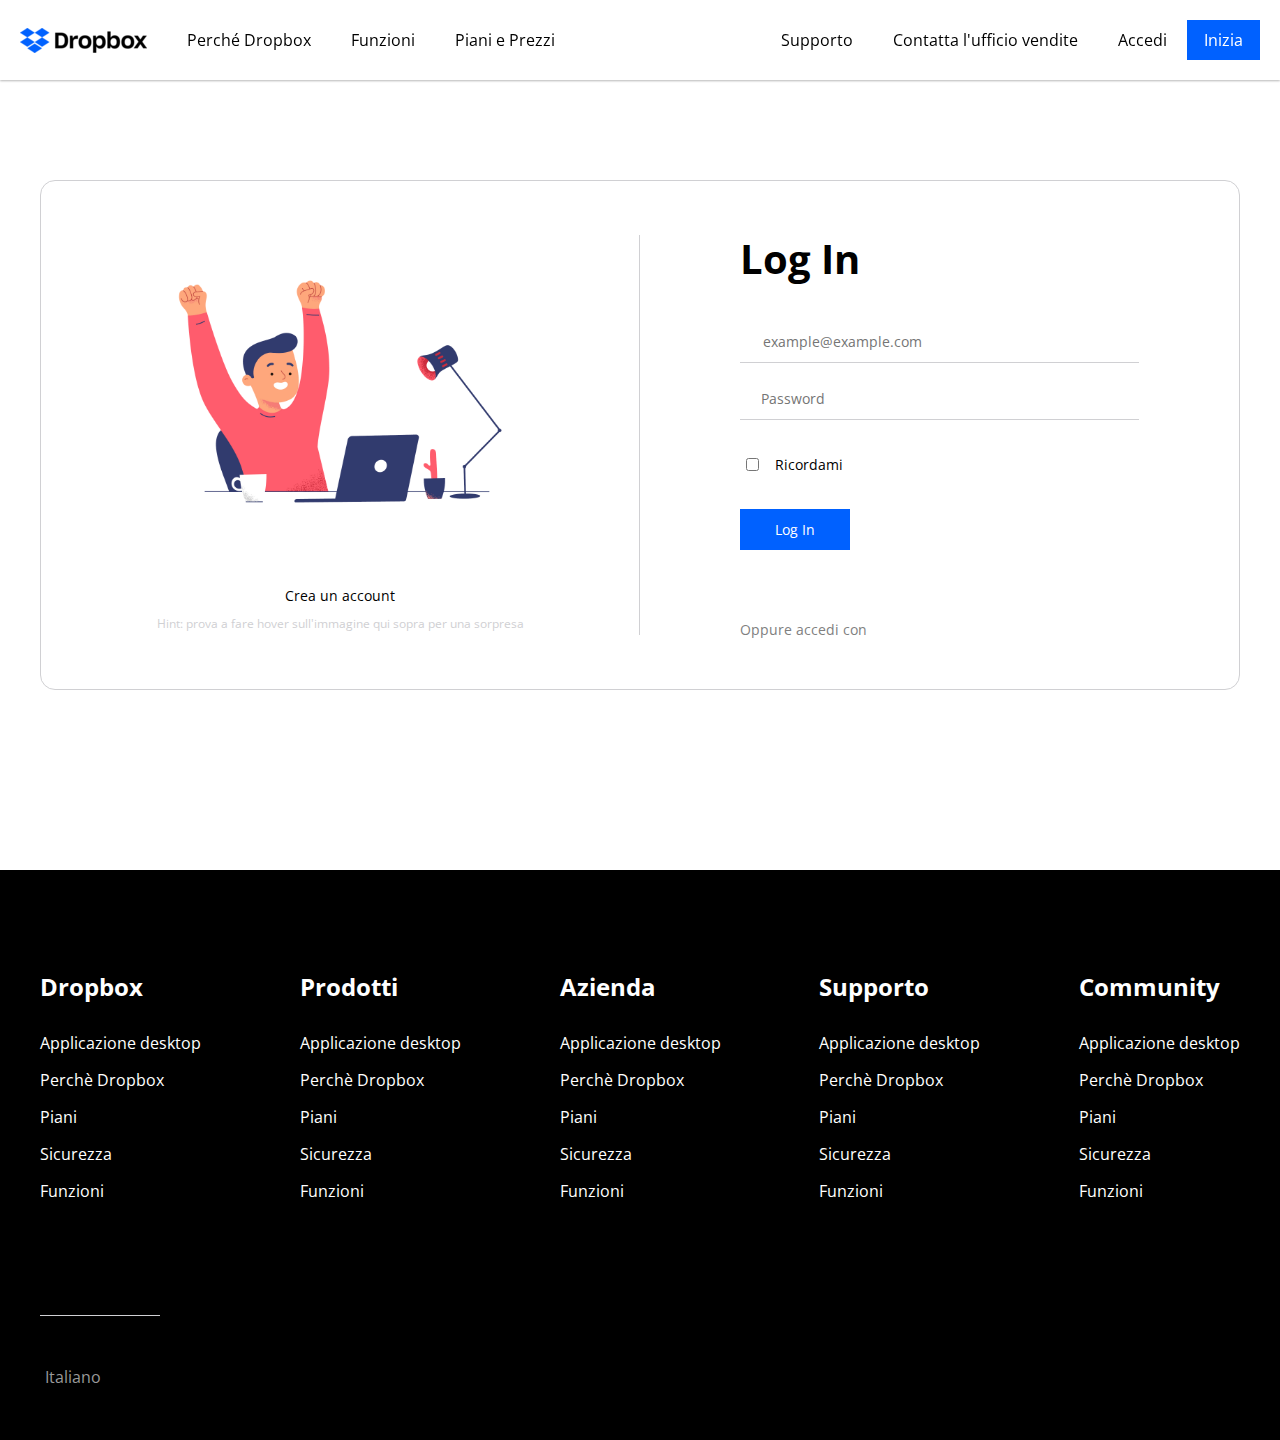
==== login.html @ c69c84a7 "feat: aggiunta schermata login" ====
<!DOCTYPE html>
<html lang="en">

<head>

    <script>
        function myPasswordf() {
            var x = document.getElementById("myPassword");
            if (x.type === "password") {
                x.type = "text";
            } else {
                x.type = "password";
            }
        }
    </script>

    <meta charset="UTF-8">
    <meta name="viewport" content="width=device-width, initial-scale=1.0">

    <!-- Import Fonts -->
    <!-- Font Awesome -->
    <link rel="stylesheet" href="https://cdnjs.cloudflare.com/ajax/libs/font-awesome/6.4.2/css/all.min.css"
        integrity="sha512-z3gLpd7yknf1YoNbCzqRKc4qyor8gaKU1qmn+CShxbuBusANI9QpRohGBreCFkKxLhei6S9CQXFEbbKuqLg0DA=="
        crossorigin="anonymous" referrerpolicy="no-referrer" />
    <!-- /Font Awesome -->

    <!-- Open Sans -->
    <link rel="preconnect" href="https://fonts.googleapis.com">
    <link rel="preconnect" href="https://fonts.gstatic.com" crossorigin>
    <link
        href="https://fonts.googleapis.com/css2?family=Open+Sans:ital,wght@0,300;0,400;0,500;0,600;0,700;0,800;1,300;1,400;1,500;1,600;1,700;1,800&display=swap"
        rel="stylesheet">
    <!-- /Open Sans -->

    <!-- /Import Fonts -->

    <!-- Import CSS -->
    <link rel="stylesheet" href="css/style.css">
    <!-- /Import CSS -->

    <!-- Titolo scheda -->
    <title>Dropbox</title>
    <!-- /Titolo scheda -->

    <!-- Favicon -->
    <link rel="icon" href="img/dropbox-favicon.ico">
    <!-- Favicon -->


</head>

<body>

    <!-- Header -->
    <header>
        <!-- Container navbar -->
        <nav class="flex">
            <!-- Colonna sinistra navbar -->
            <div class="col-left flex">

                <!-- Logo sito -->
                <div class="logo">
                    <a href="index.html"><img src="img/logo-small.png" alt="Logo Dropbox"></a>
                </div>
                <!-- /Logo sito -->

                <!-- Link alle info del servizio -->
                <div class="info-links">
                    <ul class="flex">
                        <li><a href="#">Perché Dropbox</a></li>
                        <li><a href="#">Funzioni</a></li>
                        <li><a href="#">Piani e Prezzi</a></li>
                    </ul>
                </div>
                <!-- /Link alle info del servizio -->

            </div>
            <!-- /Colonna sinistra navbar -->

            <!-- Colonna destra navbar -->
            <div class="col-right flex">

                <!-- Link al supporto del servizio -->
                <div class="support-links">
                    <ul class="flex">
                        <li><a href="#">Supporto</a></li>
                        <li><a href="#">Contatta l'ufficio vendite</a></li>
                    </ul>
                </div>
                <!-- /Link al supporto del servizio -->

                <!-- Link e pulsante login -->
                <div class="login flex">
                    <ul class="flex">
                        <li><a href="#" class="sign-up">Accedi</a></li>
                        <li class="head-start-button"><button class="btn">Inizia</button></li>
                    </ul>
                </div>
                <!-- /Link e pulsante login -->
            </div>
            <!-- /Colonna destra navbar -->
        </nav>
        <!-- /Container Navbar -->


    </header>
    <!-- /Header -->

    <!-- Main -->
    <main>
        <!-- Sezione login -->
        <section class="login-signup">
            <!-- Contenitore dashboard -->
            <div class="dashboard container-big flex">
                <!-- Colonna sinistra dashboard -->
                <div class="col-left flex">
                    <!-- Contenitore immagine -->
                    <div class="image-container">

                        <!-- Immagine -->
                        <img src="img/person-cheering.png" alt="Person cheering" class="illustration">
                        <!-- /Immagine -->

                        <!-- Bottone nascosto -->
                        <button class="discount btn"><a href="https://bit.ly/3LzjJUI"
                                target="blank">Complimenti!<br>Clicca per
                                ricevere uno sconto del 50% sul
                                primo
                                mese!</a>
                        </button>
                        <!-- /Bottone nascosto -->

                    </div>
                    <!-- Contenitore immagine -->

                    <!-- Link crea account -->
                    <div><a href="#">Crea un account</a></div>
                    <!-- /Link crea account -->

                    <!-- Hint -->
                    <div class="hint">Hint: prova a fare hover sull'immagine qui sopra per una sorpresa</div>
                    <!-- /Hint -->

                </div>
                <!-- /Colonna sinistra dashboard -->

                <!-- Separatore verticale -->
                <hr>
                <!-- /Separatore verticale -->

                <!-- Colonna destra dashboard -->
                <div class="col-right flex">

                    <!-- Titolo -->
                    <h2>Log In</h2>
                    <!-- /Titolo -->

                    <!-- Box input email -->
                    <div class="input-email flex">
                        <i class="fa-solid fa-user"></i>
                        <input type="text" placeholder="example@example.com">
                    </div>
                    <!-- /Box input email -->

                    <!-- Box input password -->
                    <div class="input-password flex">
                        <i class="fa-solid fa-key"></i>
                        <input type="password" placeholder="Password" id="myPassword">
                        <i class="fa-solid fa-eye-slash" onclick="myPasswordf()"></i>
                    </div>
                    <!-- /Box input password -->

                    <!-- Check ricordami -->
                    <div class="remember-me flex">
                        <input type="checkbox" name="" id=""> <span>Ricordami</span>
                    </div>
                    <!-- /Check ricordami -->

                    <!-- Bottone login -->
                    <div class="log-in btn">Log In</div>
                    <!-- /Bottone login -->

                    <!-- Sezione login alternativi -->
                    <div class="alternative-login flex">
                        <span>Oppure accedi con</span>
                        <a href="#"><i class="fa-brands fa-google"></i></a>
                        <a href="#"><i class="fa-brands fa-apple"></i></a>
                        <a href="#"><i class="fa-brands fa-facebook"></i></a>
                        <a href="#"><i class="fa-brands fa-x-twitter"></i></a>
                    </div>
                    <!-- Sezione login alternativi -->

                </div>
                <!-- /Colonna destra dashboard -->
            </div>
            <!-- /Contenitore -->

        </section>
        <!-- /Sezione login -->

    </main>
    <!-- /Main -->

    <!-- Footer -->
    <footer>
        <!-- Contenitore footer -->
        <div class="container-big">
            <!-- Griglia colonne -->
            <div class="grid flex">
                <!-- Singola colonna -->
                <div class="column">

                    <!-- Titolo colonna -->
                    <div class="title">
                        <h3>Dropbox</h3>
                    </div>
                    <!-- /Titolo colonna -->

                    <!-- Lista link -->
                    <ul class="flex">
                        <li><a href="#">Applicazione desktop</a></li>
                        <li><a href="#">Perchè Dropbox</a></li>
                        <li><a href="#">Piani</a></li>
                        <li><a href="#">Sicurezza</a></li>
                        <li><a href="#">Funzioni</a></li>
                    </ul>
                    <!-- /Lista link -->

                </div>
                <!-- /Singola colonna -->

                <!-- Singola colonna -->
                <div class="column">

                    <!-- Titolo colonna -->
                    <div class="title">
                        <h3>Prodotti</h3>
                    </div>
                    <!-- /Titolo colonna -->

                    <!-- Lista link -->
                    <ul class="flex">
                        <li><a href="#">Applicazione desktop</a></li>
                        <li><a href="#">Perchè Dropbox</a></li>
                        <li><a href="#">Piani</a></li>
                        <li><a href="#">Sicurezza</a></li>
                        <li><a href="#">Funzioni</a></li>
                    </ul>
                    <!-- /Lista link -->

                </div>
                <!-- /Singola colonna -->

                <!-- Singola colonna -->
                <div class="column">

                    <!-- Titolo colonna -->
                    <div class="title">
                        <h3>Azienda</h3>
                    </div>
                    <!-- /Titolo colonna -->

                    <!-- Lista link -->
                    <ul class="flex">
                        <li><a href="#">Applicazione desktop</a></li>
                        <li><a href="#">Perchè Dropbox</a></li>
                        <li><a href="#">Piani</a></li>
                        <li><a href="#">Sicurezza</a></li>
                        <li><a href="#">Funzioni</a></li>
                    </ul>
                    <!-- /Lista link -->

                </div>
                <!-- /Singola colonna -->

                <!-- Singola colonna -->
                <div class="column">

                    <!-- Titolo colonna -->
                    <div class="title">
                        <h3>Supporto</h3>
                    </div>
                    <!-- /Titolo colonna -->

                    <!-- Lista link -->
                    <ul class="flex">
                        <li><a href="#">Applicazione desktop</a></li>
                        <li><a href="#">Perchè Dropbox</a></li>
                        <li><a href="#">Piani</a></li>
                        <li><a href="#">Sicurezza</a></li>
                        <li><a href="#">Funzioni</a></li>
                    </ul>
                    <!-- /Lista link -->

                </div>
                <!-- /Singola colonna -->

                <!-- Singola colonna -->
                <div class="column">

                    <!-- Titolo colonna -->
                    <div class="title">
                        <h3>Community</h3>
                    </div>
                    <!-- /Titolo colonna -->

                    <!-- Lista link -->
                    <ul class="flex">
                        <li><a href="#">Applicazione desktop</a></li>
                        <li><a href="#">Perchè Dropbox</a></li>
                        <li><a href="#">Piani</a></li>
                        <li><a href="#">Sicurezza</a></li>
                        <li><a href="#">Funzioni</a></li>
                    </ul>
                    <!-- /Lista link -->
                </div>
                <!-- /Singola colonna -->
            </div>
            <!-- /Griglia colonne -->

            <!-- Separatore -->
            <hr>
            <!-- /Separatore -->

            <!-- Selezione lingua -->
            <div class="language-selection">
                <i class="fa-solid fa-earth-americas"></i>

                <!-- Lingua corrente -->
                <span class="current-language">Italiano</span>
                <!-- Lingua corrente -->

                <a href=""><i class="fa-solid fa-caret-up"></i></a>
            </div>
            <!-- /Selezione lingua -->

        </div>
        <!-- /Contenitore footer -->

    </footer>
    <!-- /Footer -->

</body>

</html>
---- css/style.css ----
/* #region RESET */

* {
    margin: 0;
    padding: 0;
    box-sizing: border-box;
}

img {
    display: block;
    width: 100%;
}

li {
    list-style: none;
}

a {
    color: var(--blue);
}

/* #endregion RESET */

/* #region TYPOGRAPHY */

body {
    font-family: 'Open Sans', sans-serif;
}

/* Tavolozza colori */

:root {
    --blue: #0061ff;
    --light-blue: #1e73fc;
    --sky: #b4d0e7;
    --bordeaux: #61082b;
    --gray: #999999;
    --light-gray: #f5f5f5;
    --border-gray: #d0d0d3;
    --duration-gray: #66686b;
    --design-it-secondary: #d1e9cd;
    --design-it-primary: #a2d39b;
    --uf: #0093ce;
    --topps: #ff1c1c;
    --design-it-center: #f5f5f5;
    --wbr: #d5001f;
    --hearst: #b4d0e7;
    --lp: #0d2481;
    --cco: #ffd830;

}

/* Titoli ed elementi grafici */


h1 {
    font-size: 77px;
    font-weight: 800;
}

h2 {
    font-size: 40px;
}

h3 {
    font-size: 24px;
}

hr {
    width: 50px;
    height: 1px;
    background-color: var(--border-gray);
    border: none;
}

/* #endregion TYPOGRAPHY */

/* #region COMMON */

/* Utility */

.flex,
.row {
    display: flex;
}

.grid {
    gap: 50px;
    flex-wrap: wrap;
}

.container-huge {
    max-width: 1920px;
    margin: 0 auto;
}

.container-big {
    max-width: 1200px;
    margin: 0 auto;
}

.container-small {
    max-width: 1000px;
    margin: 0 auto;
}

/* Header common */

header a {
    text-decoration: none;
    color: black;
}

header li {
    list-style: none;
    line-height: 80px;
    display: flex;
    align-items: center;
}

nav .col-left,
nav .col-right {
    width: 50%;
    align-items: center;
}

.info-links ul li,
.support-links ul li {
    padding: 0 20px
}

header li:hover {
    border-bottom: 2px solid black;
    padding-top: 2px;
}

/* Main common */

/* Plans */

.plans-column,
.plan-body {
    flex-direction: column;
}

.plan-features-list,
.plan-recap-list ul {
    flex-direction: column;
    gap: 22px;
}

.plan-features-list span,
.plan-recap-list li span {
    margin-top: -2px;
}

/* Customers-reviews */

.customers-reviews .grid .col-left,
.customers-reviews .grid .col-center,
.customers-reviews .grid .col-right {
    width: calc(100% / 3);
    height: calc(100vw / 3);
    flex-wrap: wrap;
}

/* Button common */

.btn {
    background-color: var(--blue);
    color: white;
    padding: 11px 17px;
    border: none;
    font-size: inherit;
    font-family: inherit;
    cursor: pointer;
}

.btn:hover {
    background-color: var(--light-blue);
}

/* #endregion COMMON */

/* #region HEADER */

header {
    background-color: var(--sky);
}

header nav {
    background-color: white;
    padding: 0 20px;
    height: 80px;
    justify-content: space-between;
    box-shadow: 0 1px 2px rgb(184, 184, 184);
    position: fixed;
    left: 0;
    right: 0;
    z-index: 9999;
}

nav .col-right {
    justify-content: flex-end;
}

nav .logo {
    padding-right: 20px;
    justify-content: center;
}

nav .sign-up {
    padding: 0 20px;
}

nav .btn {
    padding: 9px 17px;
}

.head-start-button:hover {
    border: none !important;
    padding-top: 0px;
}

/* #endregion HEADER */

/* #region MAIN */

/* #region jumbotron */

.jumbotron-section {
    background-color: var(--sky);
}

.jumbotron {
    padding-top: 80px;
    position: relative;
    bottom: -80px;
}

.inside-jumbo {
    padding-top: 49px;
}

.inside-jumbo .col-left {
    width: 30%;
    flex-direction: column;
    align-items: flex-start;
    gap: 30px;
}

.inside-jumbo .col-left .fa-arrow-down {
    padding-top: 42px;
    font-size: 48px;
}

.inside-jumbo .col-right {
    width: 70%;
}

.inside-jumbo .col-right img {
    width: 100%;
}

.btn.trial {
    padding: 11px 17px;
}

/* #endregion jumbotron */

/* #region plans */

main .plans {
    padding-top: 150px;
}

.select-plan {
    gap: 40px;
    font-size: 15px;
    padding-top: 60px;
}

main .plans .grid {
    padding-top: 55px;
}

.plans-column {
    font-size: 14px;
    width: calc((100% - 100px) / 3);
    border: 1px solid var(--border-gray);
    min-height: 100%;
}

.plan-header {
    text-align: center;
    border-bottom: 1px solid var(--border-gray);
    padding: 10px;
}

.plan-body {
    padding: 30px;
}

.plans-column .fa-solid {
    padding-right: 6px;
}

.plan-price {
    font-weight: bold;
    margin-top: -5px;
}

.plan-duration {
    color: var(--duration-gray);
    margin-top: -11px;
}

.plan-features-list {
    padding: 33px 0;
}

.plan-body hr {
    margin-top: 19px;
}

.plan-body {
    gap: 20px;
}

.plan-body .btn {
    width: 100%;
}

.plan-buy-now {
    margin-top: 10px;
}

.plan-recap-list {
    margin-top: 30px;
}

.plan-recap-list ul {
    margin-top: 33px;
    gap: 20px;
}

.plan-recap-list li {
    align-items: flex-start;
}

.fa-check {
    color: var(--blue);
    font-weight: bold;
}

.plans-column.row {
    min-width: 100%;
    margin-top: 50px;
}

.plan-body.row {
    flex-direction: row;
}

.plan.col-left {
    width: 74%;
    flex-direction: column;
}

.plan.col-left .plan-price {
    margin-top: 15px;
}

.plan.col-left .team-feature {
    padding-right: 20px;
    padding-top: 50px;
}

.plan.col-right {
    width: 27%;
}

/* #endregion plans */

/* #region find-a-partner */

.find-a-partner {
    margin-top: 150px;
}

.find-a-partner .col-left {
    width: 60%;
}

.find-a-partner .col-right {
    width: 40%;
    padding: 50px;
}

.find-a-partner .col-right p {
    padding-top: 13px;
}

.find-a-partner .col-right .btn {
    background-color: white;
    color: black;
    border: 1px solid black;
    width: max-content;
    margin-top: 30px;
}

/* #endregion find-a-partner */

/* #region multitask */

.multitask {
    margin-top: 156px;
}

.multitask .grid {
    margin-top: 62px;
}


.multitask-element {
    width: calc((100% - 100px) / 3);
}

.multitask-element p {
    margin-top: 32px;
}

/* #endregion multitask */

/* #region customers-reviews */

.customers-reviews {
    margin-top: 195px;
}

.customers-reviews .container-small .box {
    width: 70%;
}

.customers-reviews .call-to-action {
    padding-top: 60px;
}

.customers-reviews .grid {
    margin-top: 150px;
    gap: 0;
}

.customers-reviews .grid .element {
    width: 50%;
    height: 50%;
    justify-content: center;
    align-items: center;
}

.element img {
    width: 47%;
}

.col-left .element.design-it {
    background-color: var(--design-it-primary);
    box-shadow: inset 0px 0px 0px 15px var(--design-it-secondary);
}

.col-left .element.asu {
    background-color: var(--bordeaux);
}

.col-left .element.uf {
    background-color: var(--uf);
}

.col-left .element.topps {
    background-color: var(--topps);
}

.col-right .element.wbr {
    background-color: var(--wbr);
}

.col-right .element.hearst {
    background-color: var(--hearst);
}

.col-right .element.lp {
    background-color: var(--lp);
}

.col-right .element.cco {
    background-color: var(--cco);
}

.col-center .element.design-it {
    width: 100%;
    height: 100%;
    background-color: var(--design-it-center);
    overflow: auto;

}

.col-center .element.design-it img {
    width: 50%;
}

.grid .col-center .element.design-it {
    padding: 50px;
}

.col-center hr {
    width: 108px;
    margin-top: 45px;
}

.col-center p {
    margin-top: 42px;
}

.col-center span {
    display: inline-block;
    margin-top: 48px;
}

.col-bottom {
    width: 100%;
    background-color: var(--hearst);
    padding: 125px 0;
}

.col-bottom h2 {
    color: var(--bordeaux);
}

.col-bottom .btn {
    padding: 11px 50px;
    color: black;
    background-color: white;
    margin-top: 10px;
    margin-left: 4px;
}

.col-bottom .container-small .col-left {
    width: 50%;
}

.col-bottom .container-small .col-right {
    text-align: end;
    width: 50%;
}

/* #endregion customers-reviews */

/* #region faq */

.faq {
    margin-top: 150px;
    margin-bottom: 150px;
}

.faq .section-title {
    padding-bottom: 58px;
}

.faq hr {
    width: 100%;
}

.faq .question-container {
    justify-content: space-between;
    padding: 20px 0;
    align-items: center;
    flex-wrap: wrap;
}

.faq .question {
    padding: 20px 0;
}

.faq .fa-chevron-down {
    font-size: 12px;
    padding-right: 45px;
}

.faq .faq-answer {
    display: none;
    padding-bottom: 20px;
}

.question-container:hover .faq-answer {
    display: block;
}

.question-container:hover .fa-chevron-down {
    transform: scaleY(-1);
}

/* #endregion faq */

/* #endregion MAIN */

/* #region FOOTER */

footer {
    background-color: black;
    color: white;
}

footer .grid {
    padding: 100px 0 113px;
    justify-content: space-between;
}

.footer .grid .column {
    width: calc(100% / 5);
}

footer .grid ul {
    flex-direction: column;
    gap: 15px;
    margin-top: 29px
}

footer .grid ul li a {
    text-decoration: none;
    color: white;
}

footer hr {
    width: 120px;
}

footer .language-selection {
    padding: 50px 0;
    color: var(--gray)
}

footer .language-selection .current-language {
    padding-left: 5px;
}

footer .language-selection .fa-caret-up {
    vertical-align: middle;
    color: var(--gray);
}

/* #endregion FOOTER */

/* #region RADIO */

.yearly-plan .fa-circle,
.monthly-plan .fa-circle-dot {
    cursor: pointer;
    padding-right: 5px;
}

.yearly-plan .fa-circle {
    color: var(--border-gray);
}

.monthly-plan .fa-circle-dot {
    color: var(--blue);
}

/* #endregion RADIO */

/* #region LOGIN */

/* Common */

.dashboard .col-left,
.dashboard .col-right {
    padding: 50px;
    width: 50%;
    flex-direction: column;
    justify-content: center;
    align-items: center;
}

.dashboard .col-right .input-email input,
.dashboard .col-right .input-password input {
    border: none;
    width: 100%;
    padding-bottom: 5px;
    outline: none;
    font: inherit;
}

.dashboard .input-email,
.dashboard .input-password {
    width: 100%;
    padding: 6px;
    border-bottom: 1px solid var(--border-gray);
}

.dashboard .fa-user,
.dashboard .fa-key,
.dashboard .fa-eye-slash {
    padding-bottom: 5px;
}


/* Dashboard */

.dashboard {
    width: 100%;
    font-size: 14px;
    border: 1px solid var(--border-gray);
    border-radius: 15px;
}

.login-signup {
    padding: 180px 30px;
    min-height: calc(100vh - 568px);
}

/* Colonna sinistra */

.dashboard .col-left .image-container {
    width: 70%;
    position: relative;
}

.dashboard .col-left .btn {
    background-color: gold;
    color: black;
    border-radius: 15px;
    width: 100%;
    box-shadow: 0 0 10px gold;
    position: absolute;
    top: 50%;
    left: 50%;
    transform: translate(-50%, -50%);
    opacity: 0;
    filter: blur(20px);
    transition: opacity 1s, filter 0.3s;
}

.image-container .illustration {
    transition: filter 1s;
}

.dashboard .col-left .image-container:hover .btn {
    opacity: 1;
    filter: blur(0px);
    animation: rotation 1s ease-in-out infinite;
}

.dashboard .col-left .image-container:hover .illustration {
    filter: blur(20px);
}

.dashboard .hint {
    color: var(--border-gray);
    font-size: 12px;
    padding-top: 10px;
}

.dashboard .col-left a {
    color: black;
    text-decoration: none;
}

/* Separatore */

.dashboard hr {
    width: 1px;
    height: 400px;
    align-self: center;
}

/* Colonna destra */

.dashboard .col-right {
    padding: 50px 100px;
    align-items: flex-start;
    gap: 20px;
}

.dashboard .col-right h2 {
    padding-bottom: 20px;
}

.dashboard .fa-key {
    padding-right: 15px;
}

.dashboard .fa-user {
    padding-right: 17px;
}

.dashboard .fa-eye-slash {
    text-align: end;
    cursor: pointer;
}

.dashboard .fa-eye-slash:hover {
    color: var(--blue);
    animation: eye-rotation 1s ease-in-out infinite;
}

.dashboard .col-right .remember-me {
    padding-top: 15px;
    padding-left: 6px;
}

.dashboard .col-right .remember-me span {
    padding-left: 16px;
}

.dashboard .col-right .log-in {
    padding: 11px 35px;
    margin-top: 15px;
}

.alternative-login {
    margin-top: 50px;
    align-items: center;
    gap: 20px;
}

.alternative-login span {
    color: gray;
}

.alternative-login i {
    font-size: 20px;
}

/* #endregion LOGIN */

/* #region ANIMATIONS */


@keyframes rotation {
    0% {
        transform: translate(-50%, -50%) rotate(2deg)
    }

    50% {
        transform: translate(-50%, -50%) rotate(-2deg)
    }


    100% {
        transform: translate(-50%, -50%) rotate(2deg)
    }
}

@keyframes eye-rotation {
    0% {
        transform: rotate(0deg)
    }

    25% {
        transform: rotate(10deg)
    }

    75% {
        transform: rotate(-10deg)
    }


    100% {
        transform: rotate(0deg)
    }
}

/* #endregion ANIMATIONS */
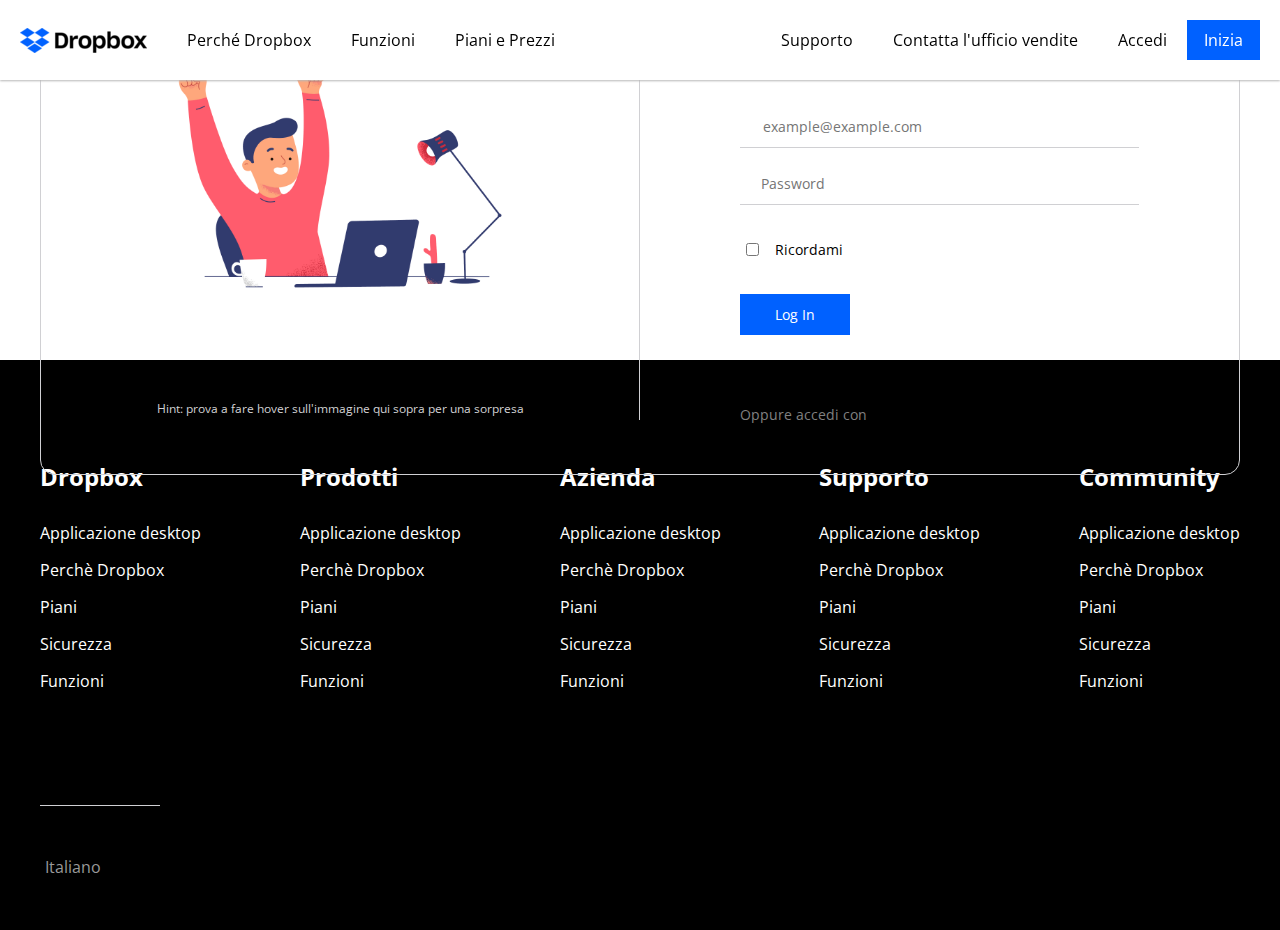
==== commit 71af76a1: "fix: cambio link" ====
--- a/login.html
+++ b/login.html
@@ -122,7 +122,7 @@
                         <!-- /Immagine -->
 
                         <!-- Bottone nascosto -->
-                        <button class="discount btn"><a href="https://bit.ly/3LzjJUI"
+                        <button class="discount btn"><a href="https://bit.ly/3ZUkhug"
                                 target="blank">Complimenti!<br>Clicca per
                                 ricevere uno sconto del 50% sul
                                 primo
--- a/css/style.css
+++ b/css/style.css
@@ -705,16 +705,24 @@
 
 /* Dashboard */
 
+.login-signup {
+    padding: 180px 30px;
+    min-height: calc(100vh - 568px);
+    /*Sottrarre all'altezza del contenitore l'altezza del footer*/
+    position: relative;
+}
+
 .dashboard {
     width: 100%;
     font-size: 14px;
     border: 1px solid var(--border-gray);
     border-radius: 15px;
-}
-
-.login-signup {
-    padding: 180px 30px;
-    min-height: calc(100vh - 568px);
+    position: absolute;
+    top: 50%;
+    left: 50%;
+    transform: translate(-50%, calc(-50% + 40px));
+    /*Sottrarre all'asse Y la metà dell'altezza dell'header fisso*/
+
 }
 
 /* Colonna sinistra */
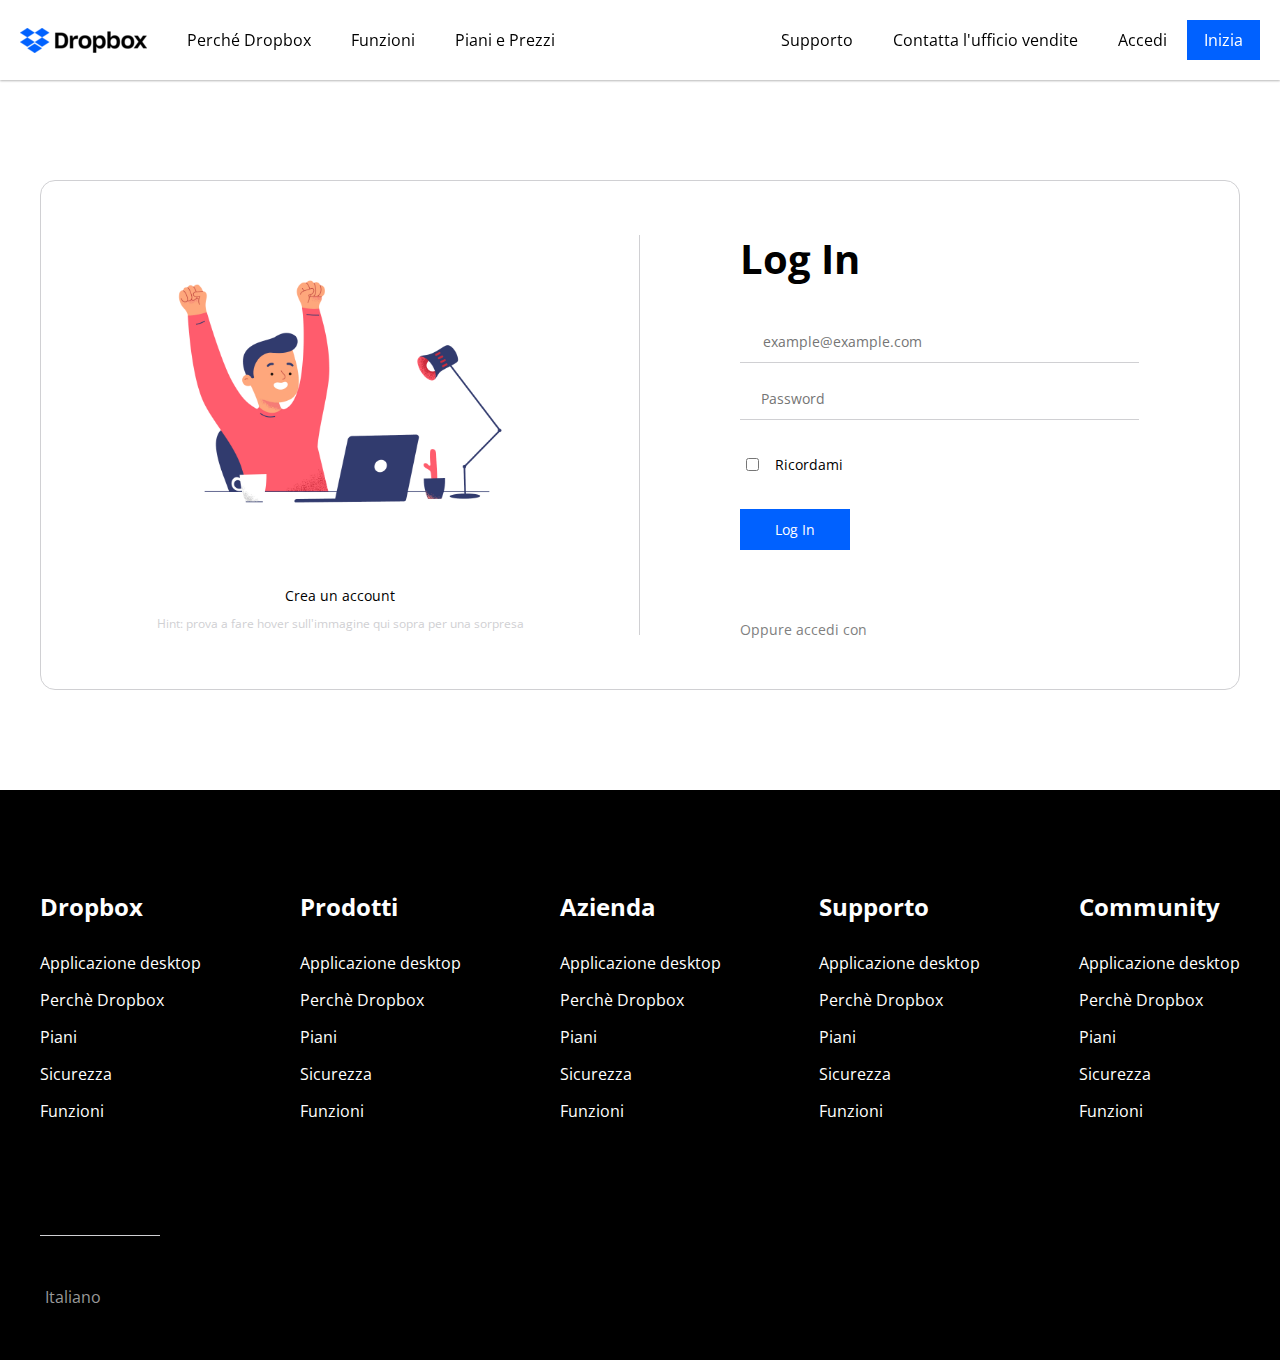
==== commit 2ebed1d1: "fix: adattività form log-in" ====
--- a/login.html
+++ b/login.html
@@ -3,6 +3,7 @@
 
 <head>
 
+    <!-- Script nascondi password -->
     <script>
         function myPasswordf() {
             var x = document.getElementById("myPassword");
@@ -13,6 +14,8 @@
             }
         }
     </script>
+    <!-- /Script nascondi password -->
+
 
     <meta charset="UTF-8">
     <meta name="viewport" content="width=device-width, initial-scale=1.0">
@@ -109,7 +112,7 @@
     <!-- Main -->
     <main>
         <!-- Sezione login -->
-        <section class="login-signup">
+        <section class="login-signup flex">
             <!-- Contenitore dashboard -->
             <div class="dashboard container-big flex">
                 <!-- Colonna sinistra dashboard -->
--- a/css/style.css
+++ b/css/style.css
@@ -706,21 +706,20 @@
 /* Dashboard */
 
 .login-signup {
-    padding: 180px 30px;
+    padding: 180px 30px 100px;
     min-height: calc(100vh - 568px);
+    align-items: center;
     /*Sottrarre all'altezza del contenitore l'altezza del footer*/
     position: relative;
 }
 
 .dashboard {
     width: 100%;
+    height: calc(50%)%;
     font-size: 14px;
     border: 1px solid var(--border-gray);
     border-radius: 15px;
-    position: absolute;
-    top: 50%;
-    left: 50%;
-    transform: translate(-50%, calc(-50% + 40px));
+
     /*Sottrarre all'asse Y la metà dell'altezza dell'header fisso*/
 
 }
